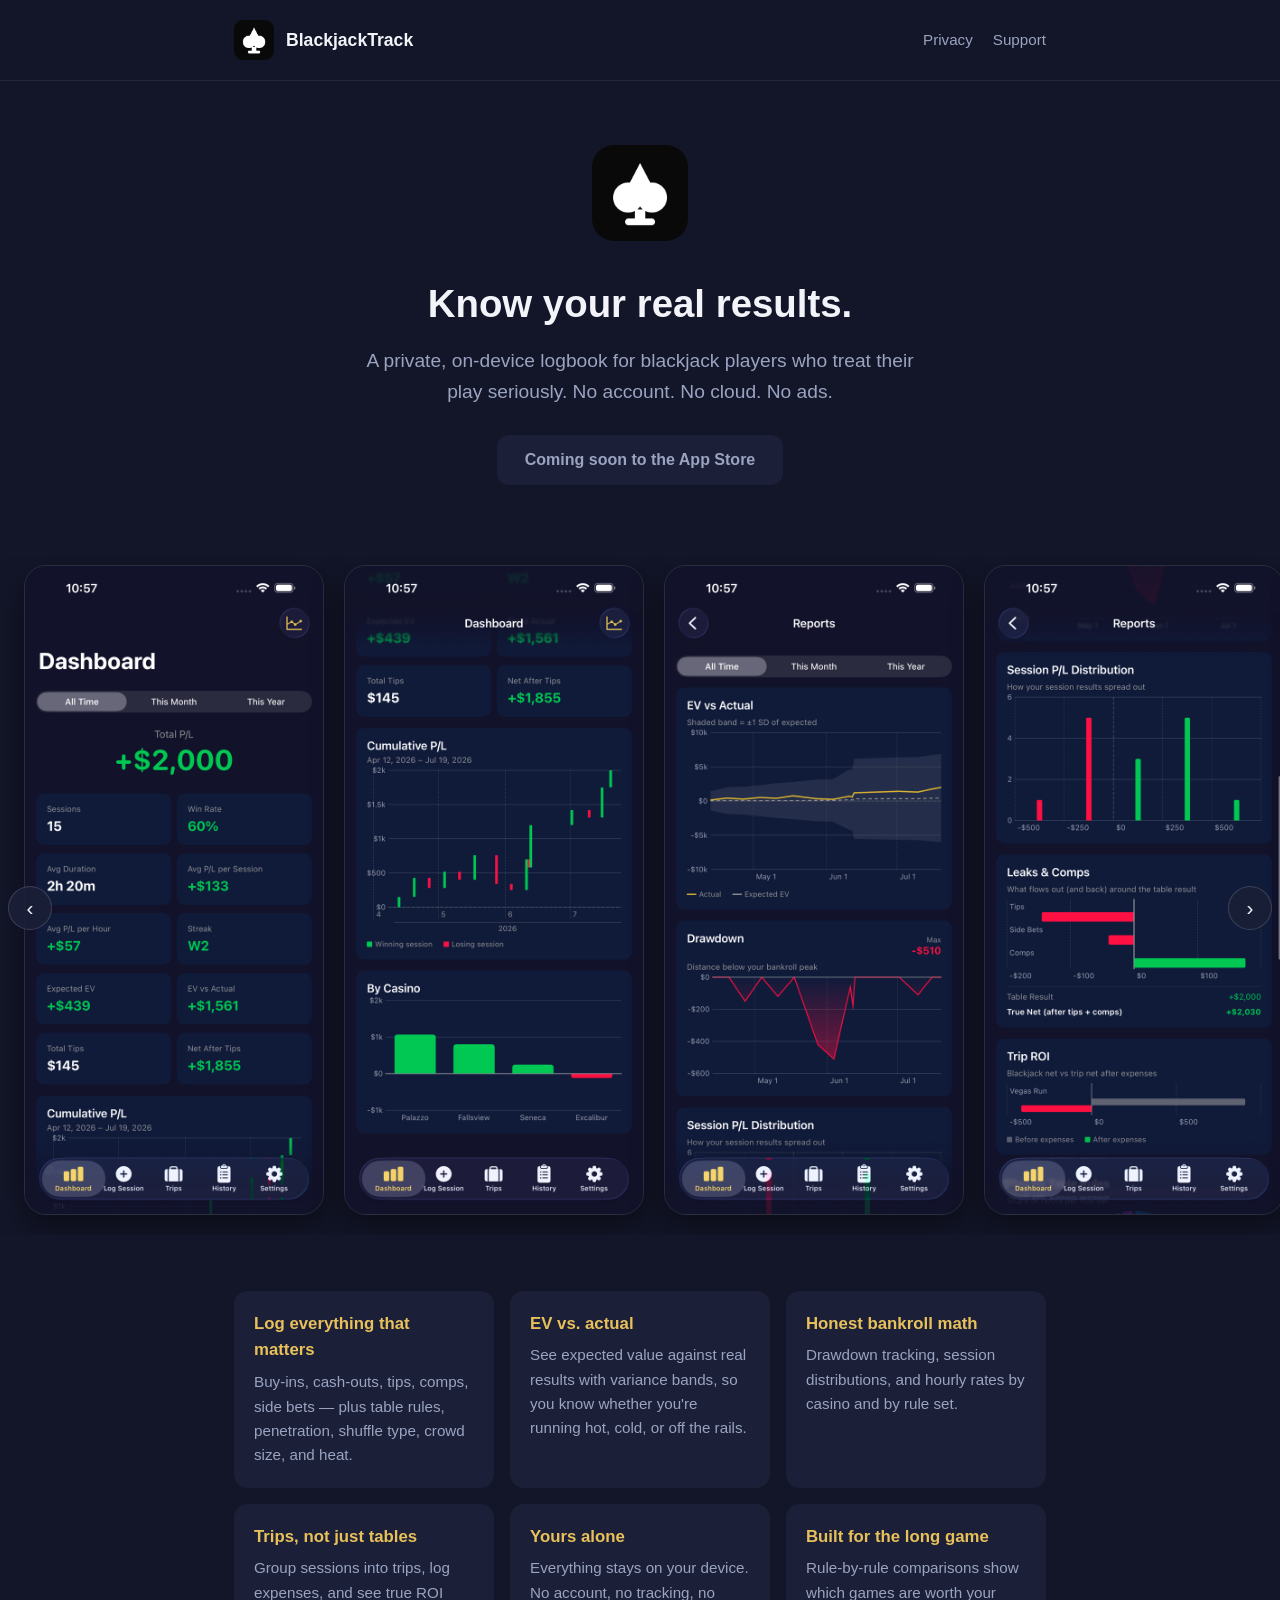
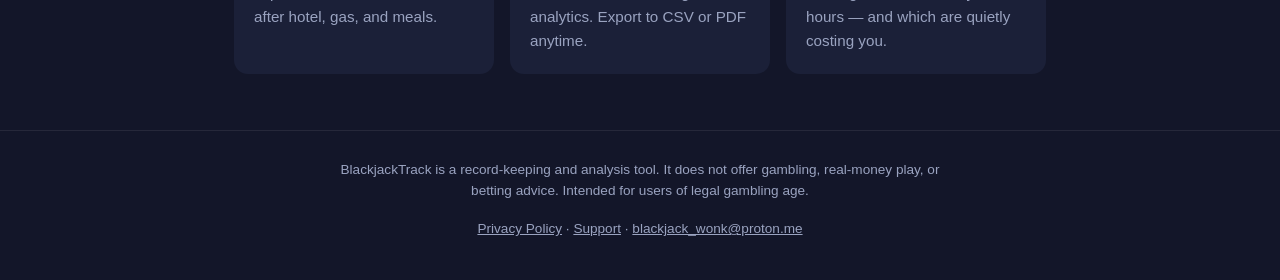
==== index.html @ ef540353 "Add files via upload" ====
<!DOCTYPE html>
<html lang="en">
<head>
  <meta charset="utf-8">
  <meta name="viewport" content="width=device-width, initial-scale=1">
  <title>BlackjackTrack — Session &amp; Bankroll Tracker</title>
  <meta name="description" content="A private, on-device logbook for blackjack players. Track sessions, trips, table rules, EV vs actual, and true bankroll performance.">
  <link rel="icon" href="assets/icon.png">
  <link rel="stylesheet" href="style.css">
</head>
<body>
  <header class="site">
    <div class="container">
      <img src="assets/icon.png" alt="BlackjackTrack icon">
      <span class="name">BlackjackTrack</span>
      <nav>
        <a href="privacy.html">Privacy</a>
        <a href="support.html">Support</a>
      </nav>
    </div>
  </header>

  <section class="hero">
    <div class="container">
      <img class="icon" src="assets/icon.png" alt="BlackjackTrack app icon">
      <h1>Know your real results.</h1>
      <p class="tagline">A private, on-device logbook for blackjack players who treat their play seriously. No account. No cloud. No ads.</p>
      <span class="badge coming">Coming soon to the App&nbsp;Store</span>
    </div>
  </section>

  <div class="slider-wrap">
    <button class="slider-btn prev" aria-label="Previous screenshot" onclick="slide(-1)">&#8249;</button>
    <div class="slider" id="slider">
      <img src="assets/01-dashboard-stats.png" alt="Dashboard with total profit and stat cards">
      <img src="assets/02-dashboard-charts.png" alt="Cumulative profit chart and results by casino">
      <img src="assets/03-reports-ev.png" alt="Expected value vs actual results with variance band and drawdown">
      <img src="assets/04-reports-distribution.png" alt="Session profit and loss distribution">
      <img src="assets/05-reports-rules.png" alt="Play time and results by table rules">
      <img src="assets/06-log-session.png" alt="Session logging form">
      <img src="assets/07-trip-detail.png" alt="Trip accounting with expenses and net result">
      <img src="assets/08-history.png" alt="Session history list">
    </div>
    <button class="slider-btn next" aria-label="Next screenshot" onclick="slide(1)">&#8250;</button>
  </div>

  <section class="container features">
    <div class="feature">
      <h3>Log everything that matters</h3>
      <p>Buy-ins, cash-outs, tips, comps, side bets — plus table rules, penetration, shuffle type, crowd size, and heat.</p>
    </div>
    <div class="feature">
      <h3>EV vs. actual</h3>
      <p>See expected value against real results with variance bands, so you know whether you're running hot, cold, or off the rails.</p>
    </div>
    <div class="feature">
      <h3>Honest bankroll math</h3>
      <p>Drawdown tracking, session distributions, and hourly rates by casino and by rule set.</p>
    </div>
    <div class="feature">
      <h3>Trips, not just tables</h3>
      <p>Group sessions into trips, log expenses, and see true ROI after hotel, gas, and meals.</p>
    </div>
    <div class="feature">
      <h3>Yours alone</h3>
      <p>Everything stays on your device. No account, no tracking, no analytics. Export to CSV or PDF anytime.</p>
    </div>
    <div class="feature">
      <h3>Built for the long game</h3>
      <p>Rule-by-rule comparisons show which games are worth your hours — and which are quietly costing you.</p>
    </div>
  </section>

  <footer class="site">
    <div class="container">
      <p class="disclaimer">BlackjackTrack is a record-keeping and analysis tool. It does not offer gambling, real-money play, or betting advice. Intended for users of legal gambling age.</p>
      <p><a href="privacy.html">Privacy Policy</a> · <a href="support.html">Support</a> · <a href="mailto:blackjack_wonk@proton.me">blackjack_wonk@proton.me</a></p>
    </div>
  </footer>

  <script>
    function slide(dir) {
      const s = document.getElementById('slider');
      const step = (s.querySelector('img').clientWidth + 20) * dir;
      s.scrollBy({ left: step, behavior: 'smooth' });
    }
  </script>
</body>
</html>
---- style.css ----
:root {
  --bg: #131629;
  --card: #1b2038;
  --text: #f2f4fa;
  --muted: #9aa3c0;
  --accent: #e8c15a;
  --profit: #34c759;
  --loss: #ff3b5c;
}

* { margin: 0; padding: 0; box-sizing: border-box; }

body {
  background: var(--bg);
  color: var(--text);
  font-family: -apple-system, BlinkMacSystemFont, "Segoe UI", Roboto, Helvetica, Arial, sans-serif;
  line-height: 1.6;
}

.container {
  max-width: 860px;
  margin: 0 auto;
  padding: 0 24px;
}

header.site {
  padding: 20px 0;
  border-bottom: 1px solid rgba(255, 255, 255, 0.08);
}

header.site .container {
  display: flex;
  align-items: center;
  gap: 12px;
}

header.site img {
  width: 40px;
  height: 40px;
  border-radius: 9px;
}

header.site .name {
  font-weight: 700;
  font-size: 1.1rem;
}

header.site nav {
  margin-left: auto;
  display: flex;
  gap: 20px;
}

header.site nav a {
  color: var(--muted);
  text-decoration: none;
  font-size: 0.95rem;
}

header.site nav a:hover { color: var(--text); }

.hero {
  text-align: center;
  padding: 64px 0 40px;
}

.hero img.icon {
  width: 96px;
  height: 96px;
  border-radius: 22px;
  margin-bottom: 24px;
}

.hero h1 {
  font-size: 2.4rem;
  margin-bottom: 12px;
}

.hero p.tagline {
  color: var(--muted);
  font-size: 1.2rem;
  max-width: 560px;
  margin: 0 auto 28px;
}

.badge {
  display: inline-block;
  background: var(--accent);
  color: #131629;
  font-weight: 600;
  padding: 12px 28px;
  border-radius: 12px;
  text-decoration: none;
}

.badge.coming { background: var(--card); color: var(--muted); cursor: default; }

/* Screenshot slider */
.slider-wrap {
  position: relative;
  padding: 32px 0 56px;
}

.slider {
  display: flex;
  gap: 20px;
  overflow-x: auto;
  scroll-snap-type: x mandatory;
  -webkit-overflow-scrolling: touch;
  padding: 8px 24px 20px;
  scrollbar-width: thin;
  scrollbar-color: var(--card) transparent;
}

.slider img {
  width: 300px;
  max-width: 78vw;
  flex-shrink: 0;
  scroll-snap-align: center;
  border-radius: 22px;
  border: 1px solid rgba(255, 255, 255, 0.1);
  box-shadow: 0 12px 32px rgba(0, 0, 0, 0.45);
}

.slider-btn {
  position: absolute;
  top: 50%;
  transform: translateY(-50%);
  background: rgba(27, 32, 56, 0.9);
  border: 1px solid rgba(255, 255, 255, 0.15);
  color: var(--text);
  width: 44px;
  height: 44px;
  border-radius: 50%;
  font-size: 1.3rem;
  cursor: pointer;
  z-index: 2;
}

.slider-btn:hover { background: var(--card); }
.slider-btn.prev { left: 8px; }
.slider-btn.next { right: 8px; }

/* Features */
.features {
  display: grid;
  grid-template-columns: repeat(auto-fit, minmax(240px, 1fr));
  gap: 16px;
  padding-bottom: 56px;
}

.feature {
  background: var(--card);
  border-radius: 14px;
  padding: 20px;
}

.feature h3 {
  font-size: 1.05rem;
  margin-bottom: 6px;
  color: var(--accent);
}

.feature p {
  color: var(--muted);
  font-size: 0.95rem;
}

/* Content pages */
main.page {
  padding: 48px 0 64px;
}

main.page h1 { margin-bottom: 8px; }

main.page p.updated {
  color: var(--muted);
  font-size: 0.9rem;
  margin-bottom: 32px;
}

main.page h2 {
  font-size: 1.25rem;
  margin: 28px 0 8px;
  color: var(--accent);
}

main.page p, main.page li {
  color: #cdd3e6;
  margin-bottom: 10px;
}

main.page ul { padding-left: 22px; }

main.page a { color: var(--accent); }

footer.site {
  border-top: 1px solid rgba(255, 255, 255, 0.08);
  padding: 28px 0 40px;
  text-align: center;
  color: var(--muted);
  font-size: 0.85rem;
}

footer.site a { color: var(--muted); }

.disclaimer {
  max-width: 640px;
  margin: 0 auto 16px;
}
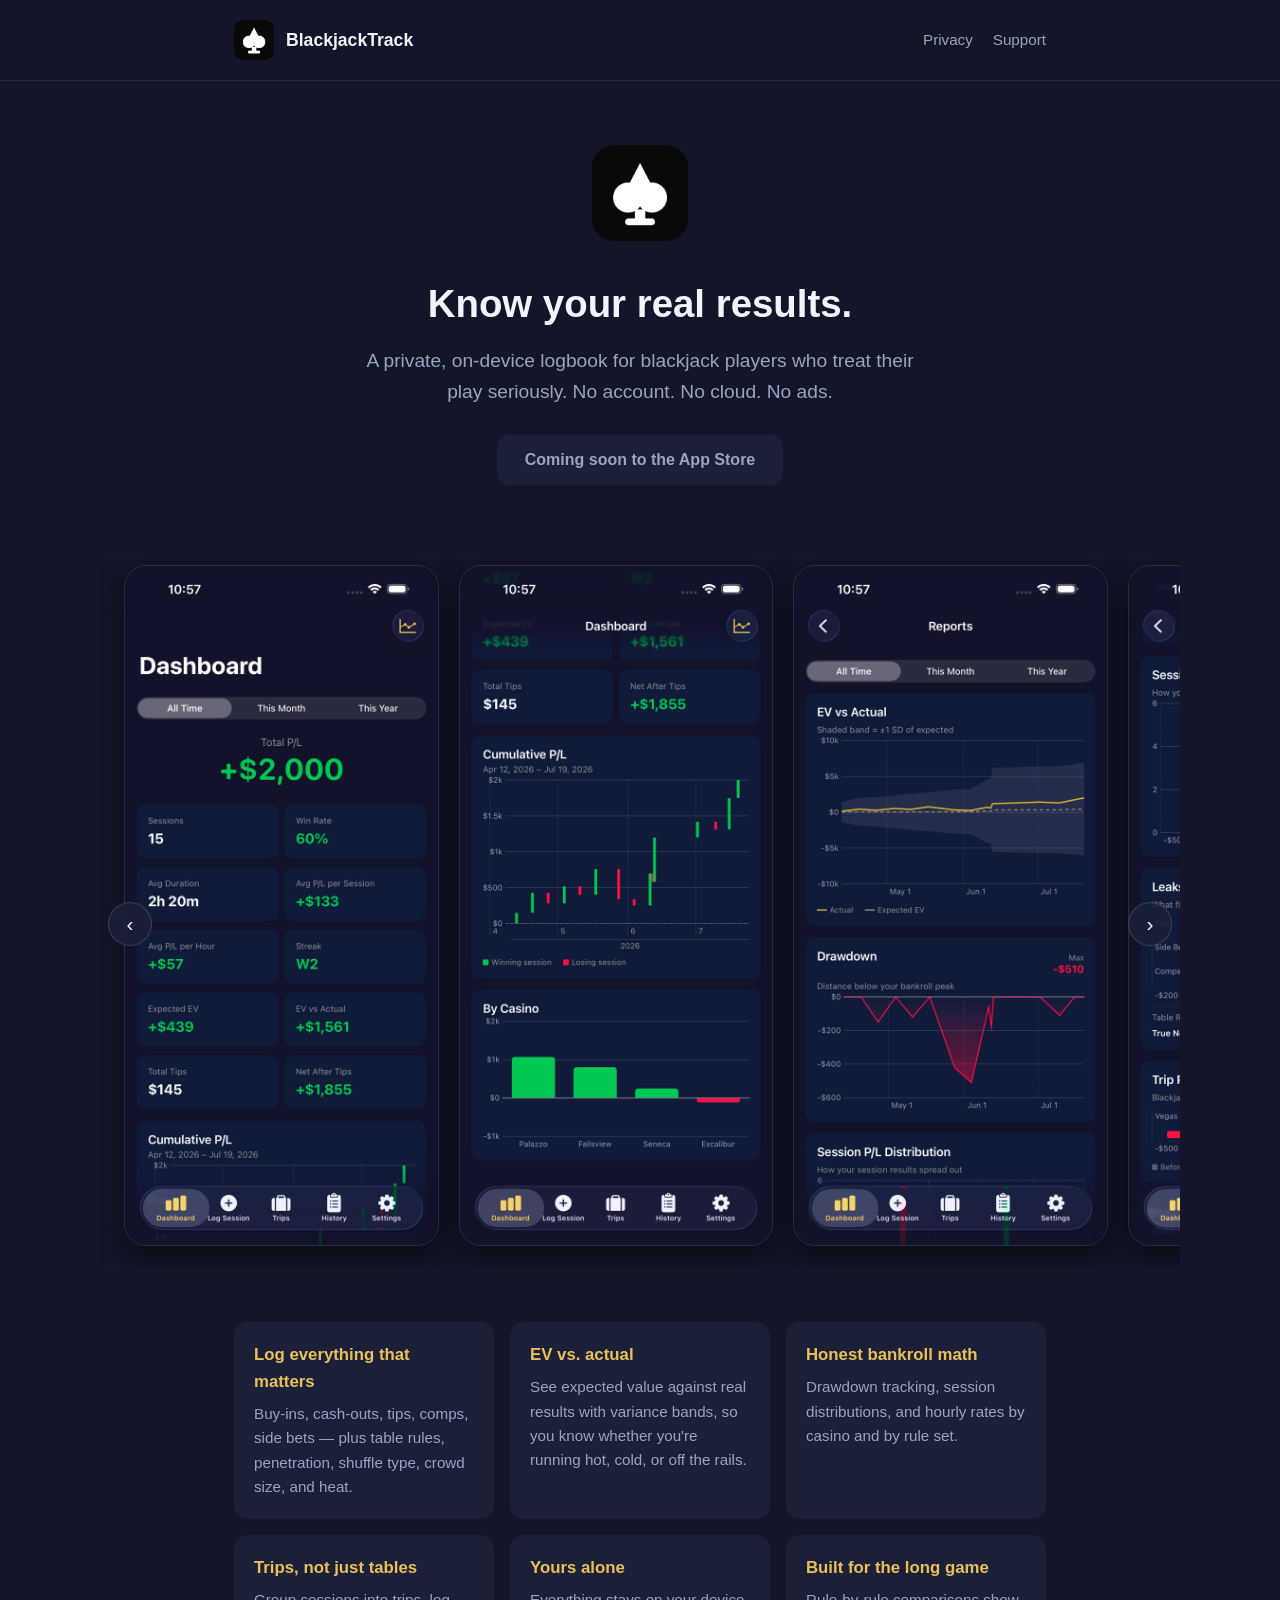
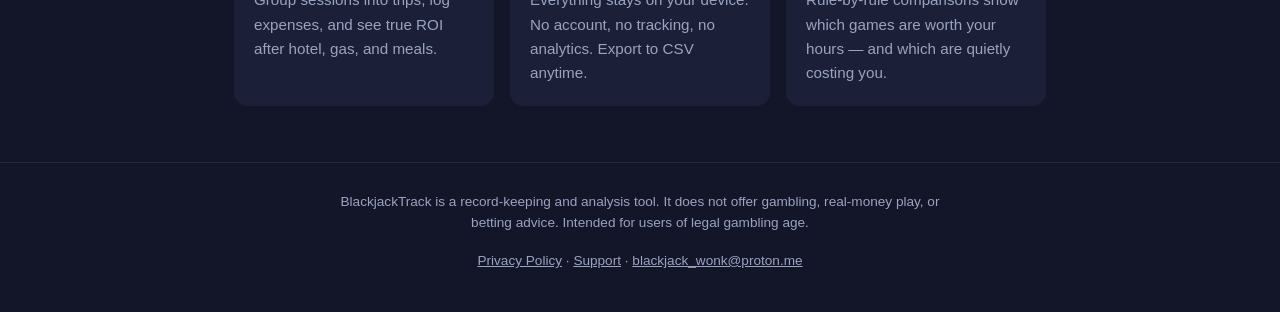
==== commit bb4f70fe: "Add files via upload" ====
--- a/index.html
+++ b/index.html
@@ -63,7 +63,7 @@
     </div>
     <div class="feature">
       <h3>Yours alone</h3>
-      <p>Everything stays on your device. No account, no tracking, no analytics. Export to CSV or PDF anytime.</p>
+      <p>Everything stays on your device. No account, no tracking, no analytics. Export to CSV anytime.</p>
     </div>
     <div class="feature">
       <h3>Built for the long game</h3>
--- a/style.css
+++ b/style.css
@@ -95,10 +95,12 @@
 
 .badge.coming { background: var(--card); color: var(--muted); cursor: default; }
 
-/* Screenshot slider */
+/* Screenshot slider — shows at most 3 images on desktop, 1 on phones */
 .slider-wrap {
   position: relative;
   padding: 32px 0 56px;
+  max-width: 1080px;
+  margin: 0 auto;
 }
 
 .slider {
@@ -113,13 +115,20 @@
 }
 
 .slider img {
-  width: 300px;
-  max-width: 78vw;
+  /* exactly 3 per view: a third of the container minus the gaps */
+  width: calc((100% - 88px) / 3);
   flex-shrink: 0;
   scroll-snap-align: center;
   border-radius: 22px;
   border: 1px solid rgba(255, 255, 255, 0.1);
   box-shadow: 0 12px 32px rgba(0, 0, 0, 0.45);
+}
+
+@media (max-width: 700px) {
+  .slider img {
+    /* one at a time, neighbors peeking at the edges */
+    width: 78vw;
+  }
 }
 
 .slider-btn {
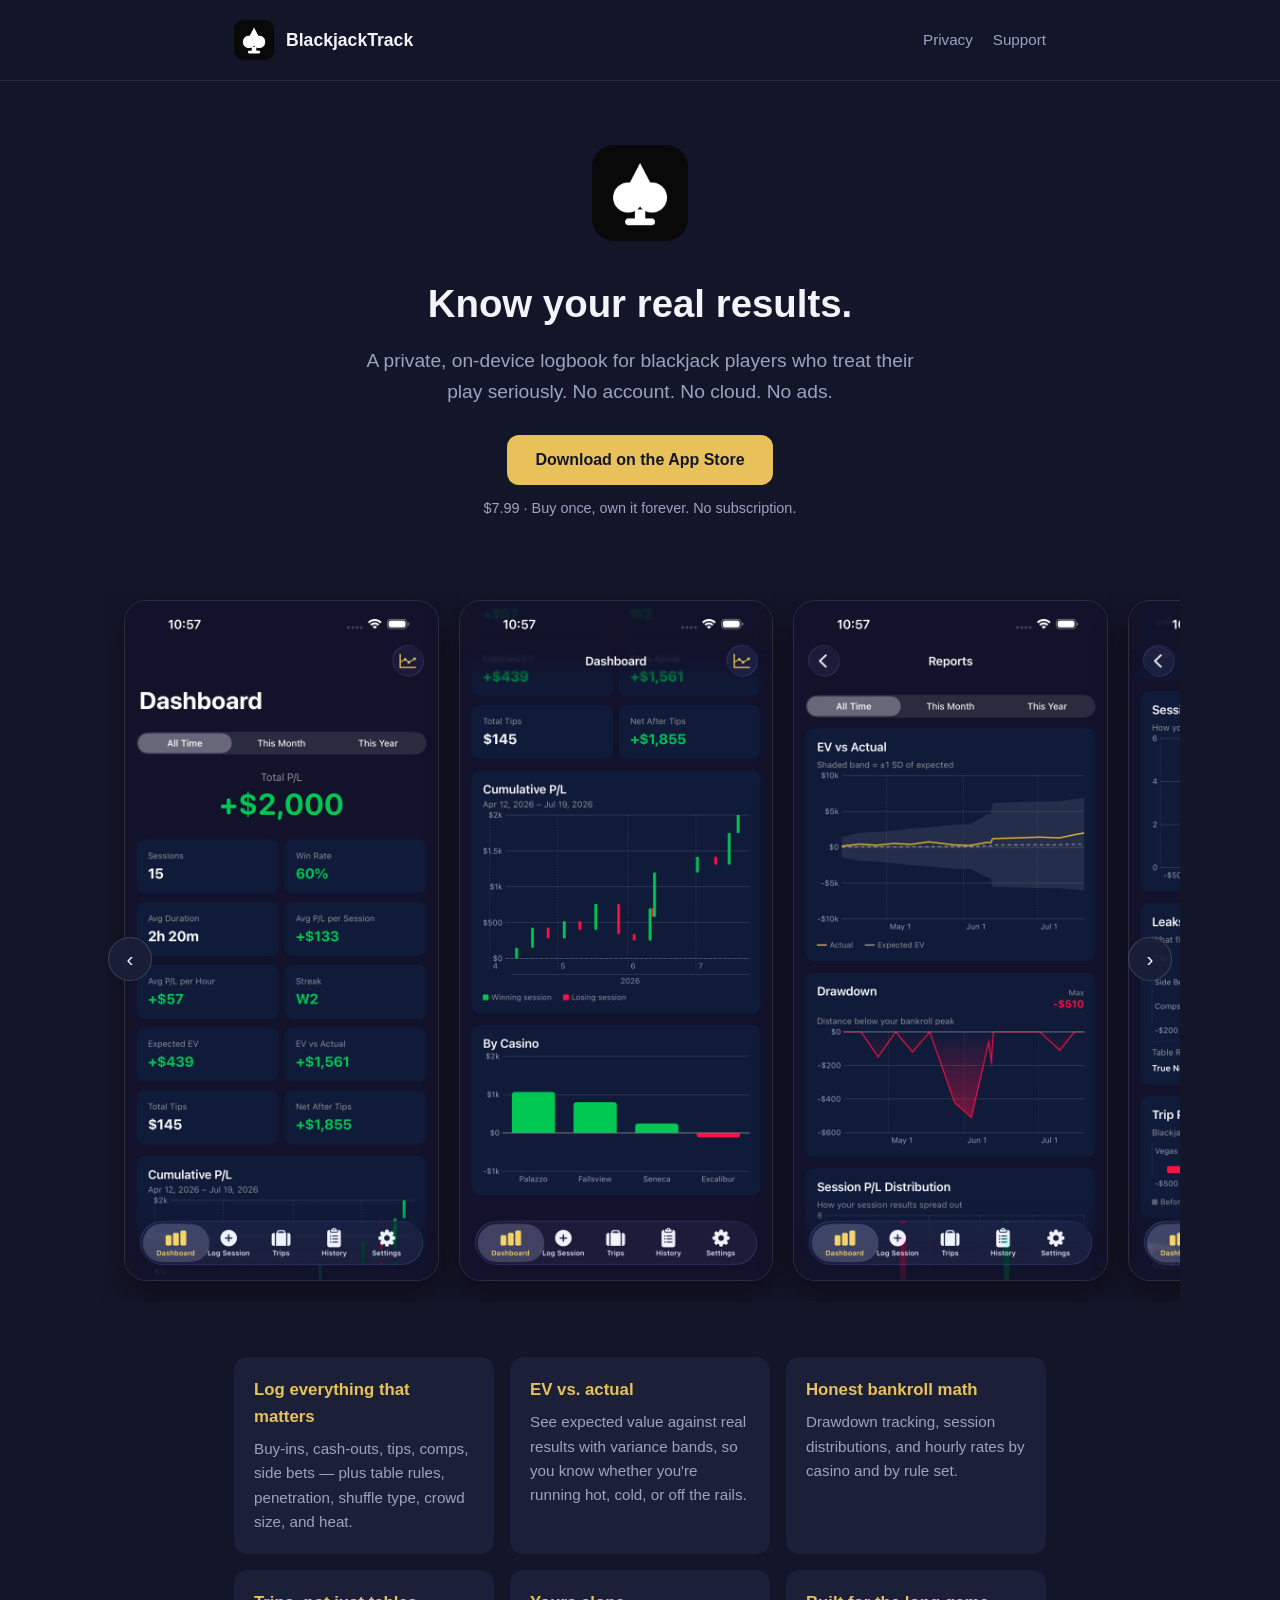
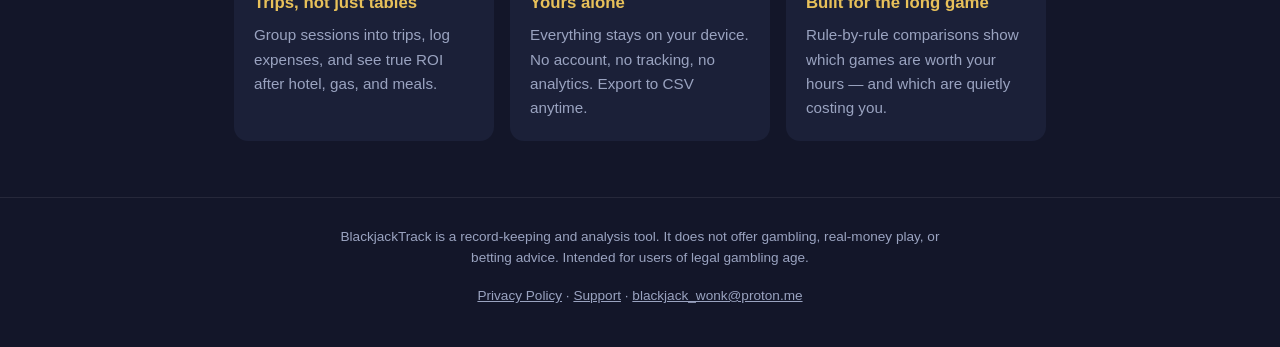
==== commit 27a505e5: "Add files via upload added the App Store link" ====
--- a/index.html
+++ b/index.html
@@ -25,7 +25,8 @@
       <img class="icon" src="assets/icon.png" alt="BlackjackTrack app icon">
       <h1>Know your real results.</h1>
       <p class="tagline">A private, on-device logbook for blackjack players who treat their play seriously. No account. No cloud. No ads.</p>
-      <span class="badge coming">Coming soon to the App&nbsp;Store</span>
+      <a class="badge" href="https://apps.apple.com/app/id6792820601">Download on the App&nbsp;Store</a>
+      <p class="pricing-note">$7.99 · Buy once, own it forever. No subscription.</p>
     </div>
   </section>
 
--- a/style.css
+++ b/style.css
@@ -94,6 +94,12 @@
 }
 
 .badge.coming { background: var(--card); color: var(--muted); cursor: default; }
+
+.pricing-note {
+  color: var(--muted);
+  font-size: 0.9rem;
+  margin-top: 12px;
+}
 
 /* Screenshot slider — shows at most 3 images on desktop, 1 on phones */
 .slider-wrap {
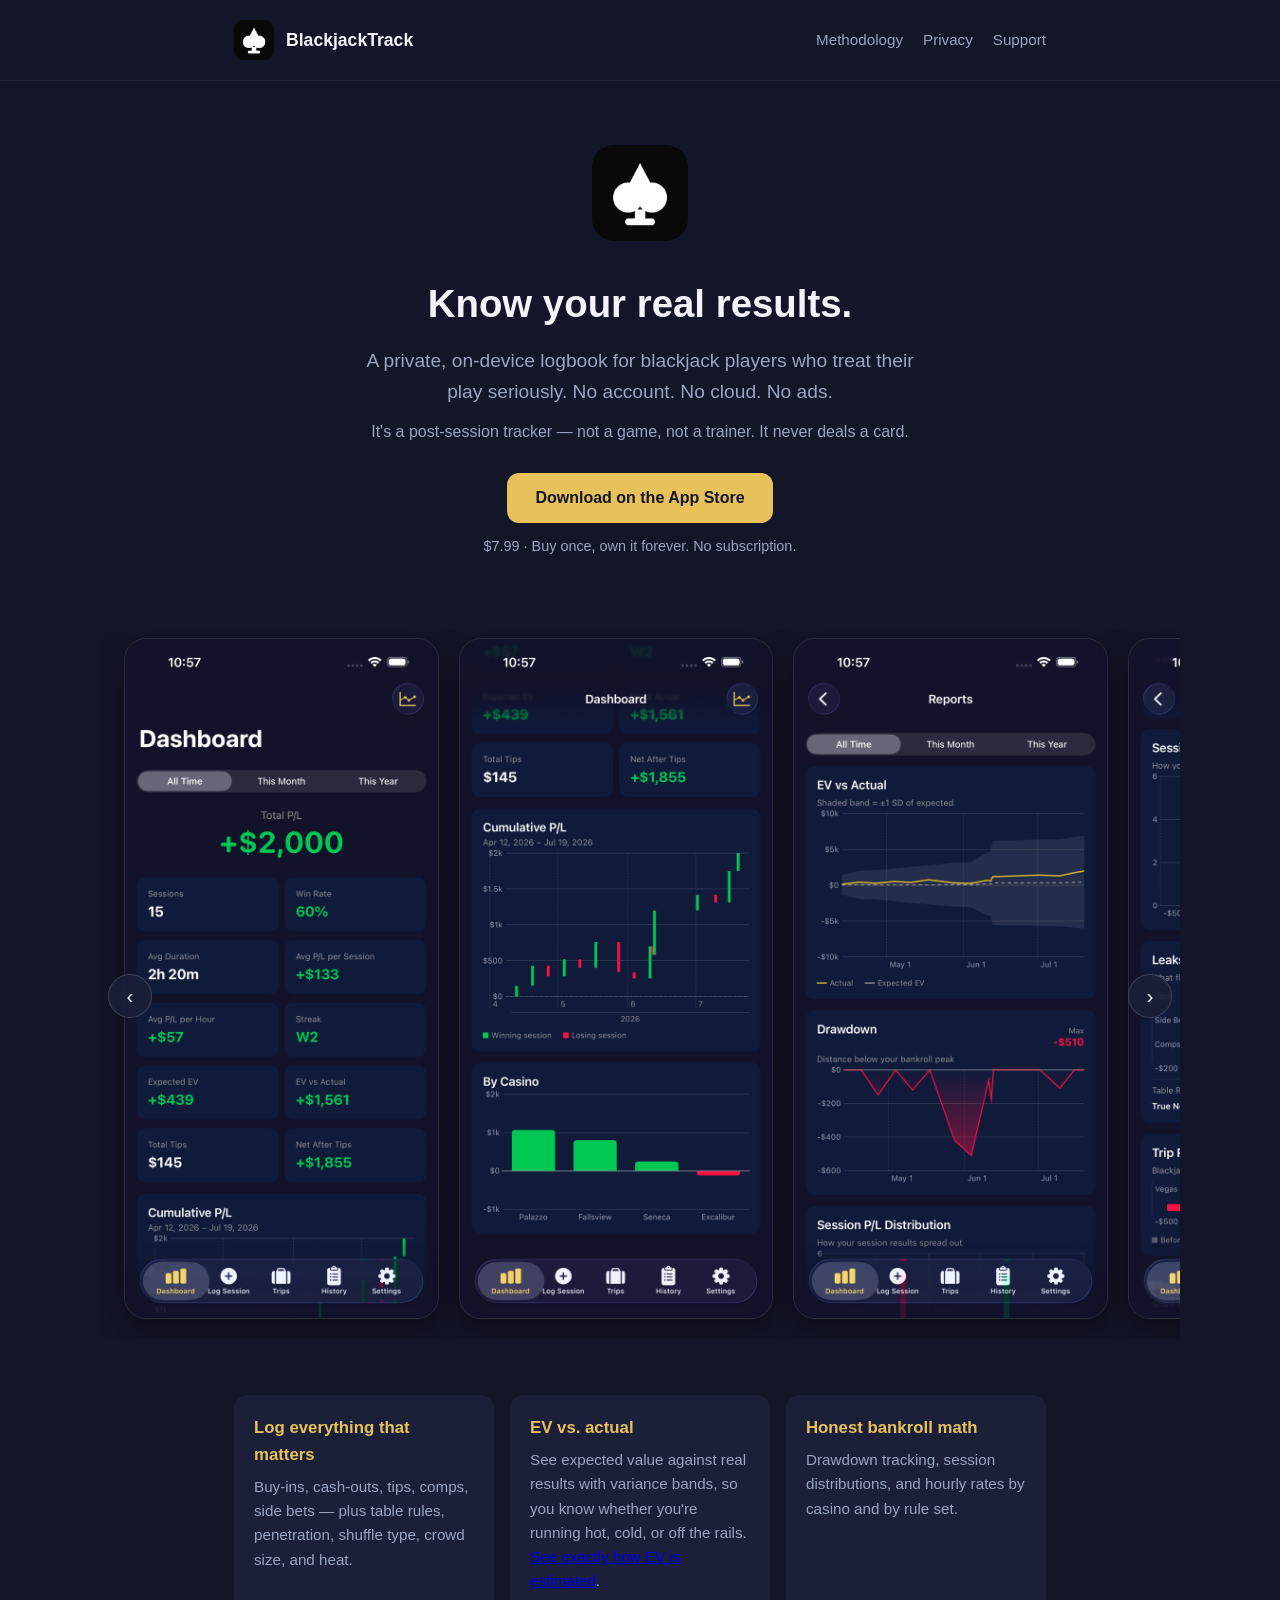
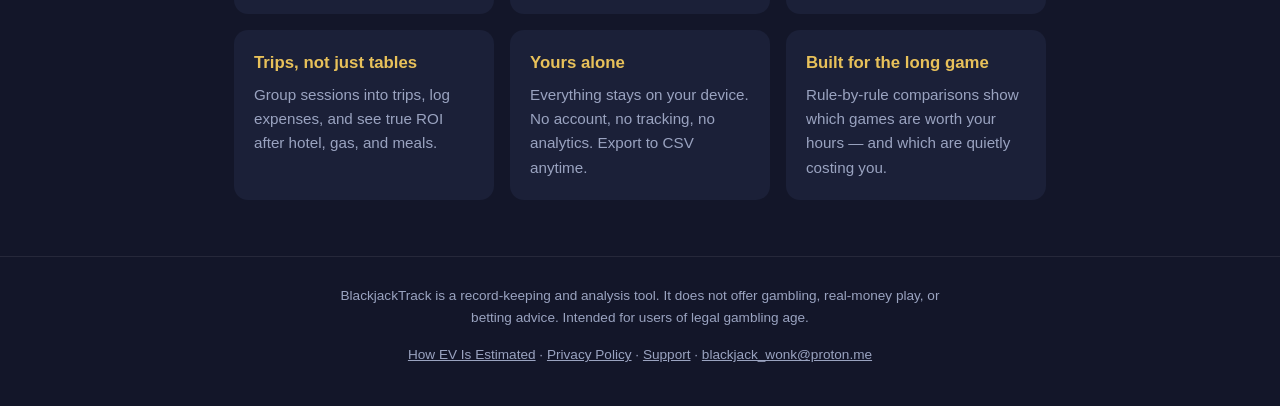
==== commit 434e2692: "Add EV methodology page, social cards, Smart App Banner, sitemap/robots" ====
--- a/index.html
+++ b/index.html
@@ -4,7 +4,15 @@
   <meta charset="utf-8">
   <meta name="viewport" content="width=device-width, initial-scale=1">
   <title>BlackjackTrack — Session &amp; Bankroll Tracker</title>
-  <meta name="description" content="A private, on-device logbook for blackjack players. Track sessions, trips, table rules, EV vs actual, and true bankroll performance.">
+  <meta name="description" content="A private, on-device logbook for blackjack players. Track sessions, trips, table rules, EV vs actual, and true bankroll performance. A post-session tracker — not a game.">
+  <link rel="canonical" href="https://ether-ore.github.io/blackjacktrack-web/">
+  <meta name="apple-itunes-app" content="app-id=6792820601">
+  <meta property="og:type" content="website">
+  <meta property="og:title" content="BlackjackTrack — Know your real results.">
+  <meta property="og:description" content="EV vs. actual, drawdown, trip ROI, rules analysis. 100% on-device, no account, $7.99 once.">
+  <meta property="og:image" content="https://ether-ore.github.io/blackjacktrack-web/assets/og-card.png">
+  <meta property="og:url" content="https://ether-ore.github.io/blackjacktrack-web/">
+  <meta name="twitter:card" content="summary_large_image">
   <link rel="icon" href="assets/icon.png">
   <link rel="stylesheet" href="style.css">
 </head>
@@ -14,6 +22,7 @@
       <img src="assets/icon.png" alt="BlackjackTrack icon">
       <span class="name">BlackjackTrack</span>
       <nav>
+        <a href="methodology.html">Methodology</a>
         <a href="privacy.html">Privacy</a>
         <a href="support.html">Support</a>
       </nav>
@@ -25,6 +34,7 @@
       <img class="icon" src="assets/icon.png" alt="BlackjackTrack app icon">
       <h1>Know your real results.</h1>
       <p class="tagline">A private, on-device logbook for blackjack players who treat their play seriously. No account. No cloud. No ads.</p>
+      <p class="tagline" style="font-size: 1rem; margin-top: -16px;">It's a post-session tracker — not a game, not a trainer. It never deals a card.</p>
       <a class="badge" href="https://apps.apple.com/app/id6792820601">Download on the App&nbsp;Store</a>
       <p class="pricing-note">$7.99 · Buy once, own it forever. No subscription.</p>
     </div>
@@ -52,7 +62,7 @@
     </div>
     <div class="feature">
       <h3>EV vs. actual</h3>
-      <p>See expected value against real results with variance bands, so you know whether you're running hot, cold, or off the rails.</p>
+      <p>See expected value against real results with variance bands, so you know whether you're running hot, cold, or off the rails. <a href="methodology.html">See exactly how EV is estimated</a>.</p>
     </div>
     <div class="feature">
       <h3>Honest bankroll math</h3>
@@ -75,7 +85,7 @@
   <footer class="site">
     <div class="container">
       <p class="disclaimer">BlackjackTrack is a record-keeping and analysis tool. It does not offer gambling, real-money play, or betting advice. Intended for users of legal gambling age.</p>
-      <p><a href="privacy.html">Privacy Policy</a> · <a href="support.html">Support</a> · <a href="mailto:blackjack_wonk@proton.me">blackjack_wonk@proton.me</a></p>
+      <p><a href="methodology.html">How EV Is Estimated</a> · <a href="privacy.html">Privacy Policy</a> · <a href="support.html">Support</a> · <a href="mailto:blackjack_wonk@proton.me">blackjack_wonk@proton.me</a></p>
     </div>
   </footer>
 
